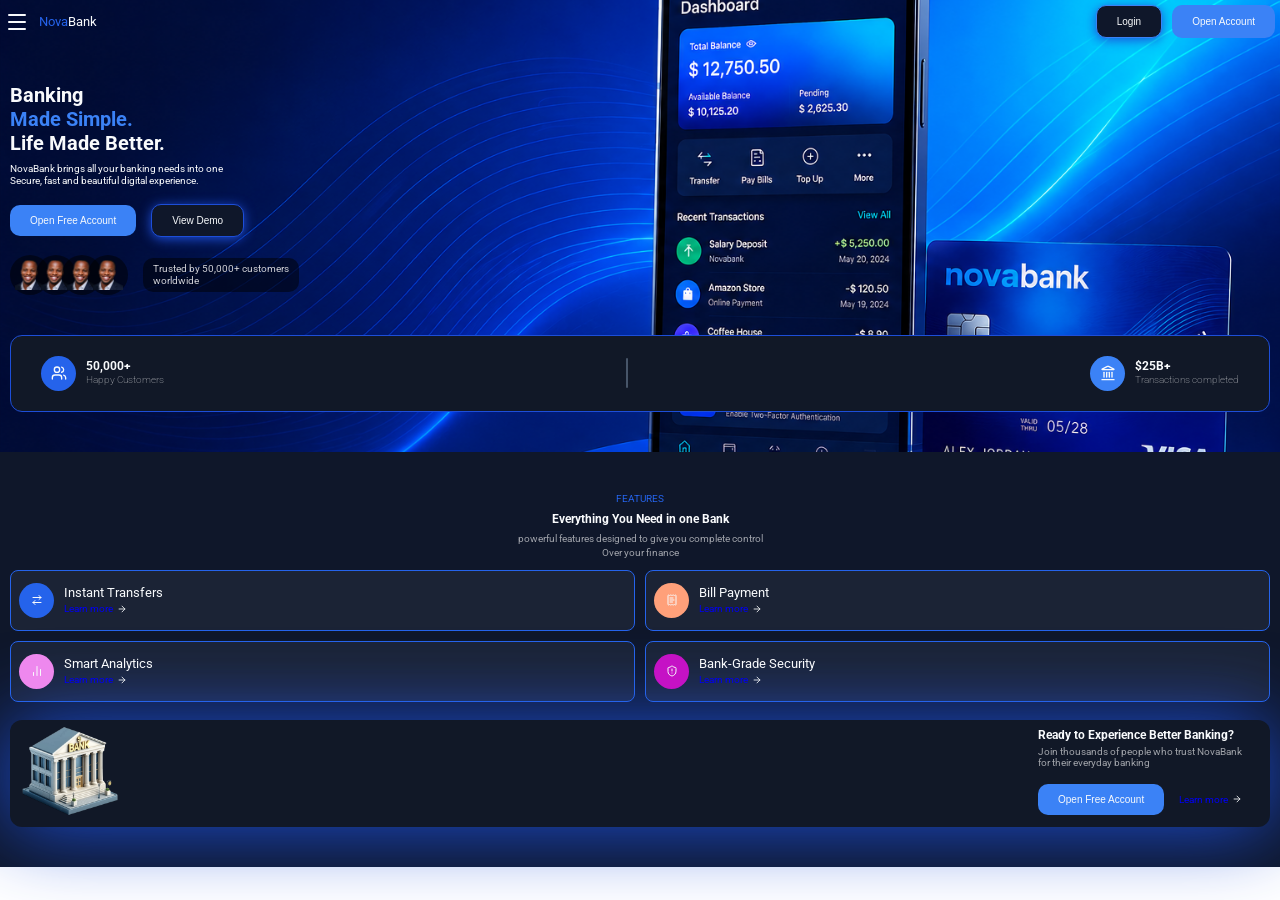
==== index.html @ 8030b8d1 "root name change" ====
<!doctype html>
<html lang="en">
  <head>
    <meta charset="UTF-8" />
    <meta name="viewport" content="width=device-width, initial-scale=1.0" />
    <title>Novbank - landing page</title>
    <link rel="preconnect" href="https://fonts.googleapis.com" />
    <link rel="preconnect" href="https://fonts.gstatic.com" crossorigin />
    <link
      href="https://fonts.googleapis.com/css2?family=Inter:ital,opsz,wght@0,14..32,100..900;1,14..32,100..900&display=swap"
      rel="stylesheet"
    />
    <link rel="preconnect" href="https://fonts.googleapis.com" />
    <link rel="preconnect" href="https://fonts.gstatic.com" crossorigin />
    <link
      href="https://fonts.googleapis.com/css2?family=Roboto:ital,wght@0,100..900;1,100..900&display=swap"
      rel="stylesheet"
    />
    <link rel="stylesheet" href="styles/global-styles/general.css" />
    <link rel="stylesheet" href="styles/global-styles/header.css" />
    <link
      rel="stylesheet"
      href="styles/landingpage-styles/landing-page-hero-section.css"
    />
    <link
      rel="stylesheet"
      href="styles/landingpage-styles/landing-page-main.css"
    />
  </head>
  <body>
    <header>
      <nav class="navigation">
        <div class="left_nav">
          <svg
            xmlns="http://www.w3.org/2000/svg"
            width="24"
            height="24"
            viewBox="0 0 24 24"
            fill="none"
            stroke="#f8fafc"
            stroke-width="2"
            stroke-linecap="round"
            stroke-linejoin="round"
            class="lucide lucide-menu-icon lucide-menu"
          >
            <path d="M4 5h16" />
            <path d="M4 12h16" />
            <path d="M4 19h16" />
          </svg>

          <div class="logo_con">
            <!-- <img src="assets/images/logo.png" alt="" class="logo" /> -->
            <p class="logo_text">Nova<span class="logo_span">Bank</span></p>
          </div>
        </div>
        <div class="right_nav">
          <button class="btn login_btn">Login</button>
          <button class="btn open_acc_btn">Open Account</button>
        </div>
      </nav>
      <div class="hero_section">
        <div class="hero_top">
          <div class="section_layer1">
            <h1>
              Banking<br /><span>Made Simple.</span><br />Life Made Better.
            </h1>
            <p>
              NovaBank brings all your banking needs into one<br />Secure, fast
              and beautiful digital experience.
            </p>
            <div class="hero_cta">
              <button class="btn open_acc_btn">Open Free Account</button>
              <button class="btn view_demo_btn">View Demo</button>
            </div>
            <div class="active_customers_con">
              <div class="active_img_con">
                <div class="profile_con">
                  <img src="assets/images/profile.png" alt="" class="profile" />
                </div>
                <div class="profile_con">
                  <img src="assets/images/profile.png" alt="" class="profile" />
                </div>
                <div class="profile_con">
                  <img src="assets/images/profile.png" alt="" class="profile" />
                </div>
                <div class="profile_con">
                  <img src="assets/images/profile.png" alt="" class="profile" />
                </div>
              </div>
              <div class="active_con">
                <p class="active_con_txt">
                  Trusted by 50,000+ customers<br />worldwide
                </p>
              </div>
            </div>
          </div>
          <div class="section_layer2">
            <div class="flex_con">
              <div class="flex_con_child">
                <div class="circle customers">
                  <svg
                    xmlns="http://www.w3.org/2000/svg"
                    width="16"
                    height="16"
                    viewBox="0 0 24 24"
                    fill="none"
                    stroke="#f8fafc"
                    stroke-width="2"
                    stroke-linecap="round"
                    stroke-linejoin="round"
                    class="lucide lucide-users-icon lucide-users"
                  >
                    <path d="M16 21v-2a4 4 0 0 0-4-4H6a4 4 0 0 0-4 4v2" />
                    <path d="M16 3.128a4 4 0 0 1 0 7.744" />
                    <path d="M22 21v-2a4 4 0 0 0-3-3.87" />
                    <circle cx="9" cy="7" r="4" />
                  </svg>
                </div>
                <p>
                  50,000+<br />
                  <span>Happy Customers</span>
                </p>
              </div>
              <div class="divider"></div>
              <div class="flex_con_child">
                <div class="circle transaction">
                  <svg
                    xmlns="http://www.w3.org/2000/svg"
                    width="16"
                    height="16"
                    viewBox="0 0 24 24"
                    fill="none"
                    stroke="#f8fafc"
                    stroke-width="2"
                    stroke-linecap="round"
                    stroke-linejoin="round"
                    class="lucide lucide-landmark-icon lucide-landmark"
                  >
                    <path d="M10 18v-7" />
                    <path
                      d="M11.119 2.205a2 2 0 0 1 1.762 0l7.84 3.846A.5.5 0 0 1 20.5 7h-17a.5.5 0 0 1-.22-.949z"
                    />
                    <path d="M14 18v-7" />
                    <path d="M18 18v-7" />
                    <path d="M3 22h18" />
                    <path d="M6 18v-7" />
                  </svg>
                </div>
                <p>
                  $25B+<br />
                  <span>Transactions completed</span>
                </p>
              </div>
            </div>
          </div>
        </div>
      </div>
    </header>
    <main>
      <div class="main_hd">
        <p class="hd_first">FEATURES</p>
        <h3>Everything You Need in one Bank</h3>
        <p>
          powerful features designed to give you complete control<br />Over your
          finance
        </p>
      </div>
      <div class="grid_by2">
        <div class="grid_card">
          <div class="circle instant">
            <svg
              xmlns="http://www.w3.org/2000/svg"
              width="12"
              height="12"
              viewBox="0 0 24 24"
              fill="none"
              stroke="#f8fafc"
              stroke-width="2"
              stroke-linecap="round"
              stroke-linejoin="round"
              class="lucide lucide-arrow-right-left-icon lucide-arrow-right-left"
            >
              <path d="m16 3 4 4-4 4" />
              <path d="M20 7H4" />
              <path d="m8 21-4-4 4-4" />
              <path d="M4 17h16" />
            </svg>
          </div>
          <div class="grid_content">
            <p class="content_bold">Instant Transfers</p>
            <div class="txt_align">
              <span>
                <a href="#">Learn more </a>
              </span>
              <span
                ><svg
                  xmlns="http://www.w3.org/2000/svg"
                  width="10"
                  height="10"
                  viewBox="0 0 24 24"
                  fill="none"
                  stroke="#f8fafc"
                  stroke-width="2"
                  stroke-linecap="round"
                  stroke-linejoin="round"
                  class="lucide lucide-arrow-right-icon lucide-arrow-right"
                >
                  <path d="M5 12h14" />
                  <path d="m12 5 7 7-7 7" /></svg
              ></span>
            </div>
          </div>
        </div>
        <div class="grid_card">
          <div class="circle bill">
            <svg
              xmlns="http://www.w3.org/2000/svg"
              width="12"
              height="12"
              viewBox="0 0 24 24"
              fill="none"
              stroke="#f8fafc"
              stroke-width="2"
              stroke-linecap="round"
              stroke-linejoin="round"
              class="lucide lucide-receipt-text-icon lucide-receipt-text"
            >
              <path d="M13 16H8" />
              <path d="M14 8H8" />
              <path d="M16 12H8" />
              <path
                d="M4 3a1 1 0 0 1 1-1 1.3 1.3 0 0 1 .7.2l.933.6a1.3 1.3 0 0 0 1.4 0l.934-.6a1.3 1.3 0 0 1 1.4 0l.933.6a1.3 1.3 0 0 0 1.4 0l.933-.6a1.3 1.3 0 0 1 1.4 0l.934.6a1.3 1.3 0 0 0 1.4 0l.933-.6A1.3 1.3 0 0 1 19 2a1 1 0 0 1 1 1v18a1 1 0 0 1-1 1 1.3 1.3 0 0 1-.7-.2l-.933-.6a1.3 1.3 0 0 0-1.4 0l-.934.6a1.3 1.3 0 0 1-1.4 0l-.933-.6a1.3 1.3 0 0 0-1.4 0l-.933.6a1.3 1.3 0 0 1-1.4 0l-.934-.6a1.3 1.3 0 0 0-1.4 0l-.933.6a1.3 1.3 0 0 1-.7.2 1 1 0 0 1-1-1z"
              />
            </svg>
          </div>
          <div class="grid_content">
            <p class="content_bold">Bill Payment</p>
            <div class="txt_align">
              <span>
                <a href="#">Learn more </a>
              </span>
              <span
                ><svg
                  xmlns="http://www.w3.org/2000/svg"
                  width="10"
                  height="10"
                  viewBox="0 0 24 24"
                  fill="none"
                  stroke="#f8fafc"
                  stroke-width="2"
                  stroke-linecap="round"
                  stroke-linejoin="round"
                  class="lucide lucide-arrow-right-icon lucide-arrow-right"
                >
                  <path d="M5 12h14" />
                  <path d="m12 5 7 7-7 7" /></svg
              ></span>
            </div>
          </div>
        </div>
        <div class="grid_card">
          <div class="circle analytics">
            <svg
              xmlns="http://www.w3.org/2000/svg"
              width="12"
              height="12"
              viewBox="0 0 24 24"
              fill="none"
              stroke="#f8fafc"
              stroke-width="2"
              stroke-linecap="round"
              stroke-linejoin="round"
              class="lucide lucide-chart-no-axes-column-icon lucide-chart-no-axes-column"
            >
              <path d="M5 21v-6" />
              <path d="M12 21V3" />
              <path d="M19 21V9" />
            </svg>
          </div>
          <div class="grid_content">
            <p class="content_bold">Smart Analytics</p>
            <div class="txt_align">
              <span>
                <a href="#">Learn more </a>
              </span>
              <span
                ><svg
                  xmlns="http://www.w3.org/2000/svg"
                  width="10"
                  height="10"
                  viewBox="0 0 24 24"
                  fill="none"
                  stroke="#f8fafc"
                  stroke-width="2"
                  stroke-linecap="round"
                  stroke-linejoin="round"
                  class="lucide lucide-arrow-right-icon lucide-arrow-right"
                >
                  <path d="M5 12h14" />
                  <path d="m12 5 7 7-7 7" /></svg
              ></span>
            </div>
          </div>
        </div>
        <div class="grid_card">
          <div class="circle security">
            <svg
              xmlns="http://www.w3.org/2000/svg"
              width="12"
              height="12"
              viewBox="0 0 24 24"
              fill="none"
              stroke="#f8fafc"
              stroke-width="2"
              stroke-linecap="round"
              stroke-linejoin="round"
              class="lucide lucide-shield-alert-icon lucide-shield-alert"
            >
              <path
                d="M20 13c0 5-3.5 7.5-7.66 8.95a1 1 0 0 1-.67-.01C7.5 20.5 4 18 4 13V6a1 1 0 0 1 1-1c2 0 4.5-1.2 6.24-2.72a1.17 1.17 0 0 1 1.52 0C14.51 3.81 17 5 19 5a1 1 0 0 1 1 1z"
              />
              <path d="M12 8v4" />
              <path d="M12 16h.01" />
            </svg>
          </div>
          <div class="grid_content">
            <p class="content_bold">Bank-Grade Security</p>
            <div class="txt_align">
              <span>
                <a href="#">Learn more </a>
              </span>
              <span
                ><svg
                  xmlns="http://www.w3.org/2000/svg"
                  width="10"
                  height="10"
                  viewBox="0 0 24 24"
                  fill="none"
                  stroke="#f8fafc"
                  stroke-width="2"
                  stroke-linecap="round"
                  stroke-linejoin="round"
                  class="lucide lucide-arrow-right-icon lucide-arrow-right"
                >
                  <path d="M5 12h14" />
                  <path d="m12 5 7 7-7 7" /></svg
              ></span>
            </div>
          </div>
        </div>
      </div>
      <div class="flex_con flex_two">
        <img src="assets/images/bank_vector.png" alt="" class="bank_vector" />
        <div class="flex_content content_padding">
          <h3 class="content_hd">Ready to Experience Better Banking?</h3>
          <p class="content_sub">
            Join thousands of people who trust NovaBank<br />for their everyday
            banking
          </p>
          <div class="content_cta_con">
            <button class="btn open_acc_btn">Open Free Account</button>
            <div class="txt_align">
              <span>
                <a href="#">Learn more </a>
              </span>
              <span
                ><svg
                  xmlns="http://www.w3.org/2000/svg"
                  width="10"
                  height="10"
                  viewBox="0 0 24 24"
                  fill="none"
                  stroke="#f8fafc"
                  stroke-width="2"
                  stroke-linecap="round"
                  stroke-linejoin="round"
                  class="lucide lucide-arrow-right-icon lucide-arrow-right"
                >
                  <path d="M5 12h14" />
                  <path d="m12 5 7 7-7 7" /></svg
              ></span>
            </div>
          </div>
        </div>
      </div>
    </main>
    <footer></footer>
    <script type="module" src="src/app.js"></script>
  </body>
</html>
---- styles/global-styles/general.css ----
:root {
  /* =========================
     COLORS
  ========================== */

  --primary-color: #2563eb;
  --primary-light: #3b82f6;
  --primary-dark: #1d4ed8;
  --hover: rgba(255, 255, 255, 0.9);
  --secondary-color: #0f172a;
  --accent-color: #06b6d4;

  --success-color: #16a34a;
  --warning-color: #f59e0b;
  --danger-color: #dc2626;

  /* =========================
     BACKGROUND COLORS
  ========================== */

  --bg-color: #0f172a;
  --bg-secondary: #111827;
  --bg-card: #1e293b;
  --bg-hover: #334155;

  /* =========================
     TEXT COLORS
  ========================== */

  --text-primary: #f8fafc;
  --text-secondary: #cbd5e1;
  --text-muted: #94a3b8;

  /* =========================
     BORDER COLORS
  ========================== */

  --border-color: #334155;
  --border-light: #475569;
  --border-white: #f8fafc;

  /* =========================
     TYPOGRAPHY
  ========================== */

  --font-family: "Inter", sans-serif;

  --font-xs: 0.75rem;
  --font-sm: 0.875rem;
  --font-md: 1rem;
  --font-lg: 1.25rem;
  --font-xl: 1.5rem;
  --font-2xl: 2rem;

  --font-light: 300;
  --font-normal: 400;
  --font-medium: 500;
  --font-bold: 700;

  /* =========================
     SPACING
  ========================== */

  --space-xs: 0.25rem;
  --space-sm: 0.5rem;
  --space-md: 1rem;
  --space-lg: 1.5rem;
  --space-xl: 2rem;
  --space-2xl: 3rem;

  /* =========================
     BORDER RADIUS
  ========================== */

  --radius-sm: 6px;
  --radius-md: 10px;
  --radius-lg: 16px;
  --radius-xl: 24px;
  --radius-full: 999px;

  /* =========================
     SHADOWS
  ========================== */

  --shadow-sm: 0 2px 4px rgba(0, 0, 0, 0.1);

  --shadow-md: 0 4px 10px rgba(0, 0, 0, 0.15);

  --shadow-lg: 0 10px 25px rgba(0, 0, 0, 0.25);
  --shadow: 0px 2px 12px #1d4ed8;
  --shadow-t: 0px 2px 80px #1d4ed8;

  /* =========================
     TRANSITIONS
  ========================== */

  --transition-fast: 0.2s ease;
  --transition-normal: 0.3s ease;
  --transition-slow: 0.5s ease;

  /* =========================
     LAYOUT
  ========================== */

  --sidebar-width: 260px;
  --navbar-height: 70px;
  --container-width: 1200px;

  /* =========================
     Z-INDEX
  ========================== */

  --z-dropdown: 100;
  --z-fixed: 500;
  --z-modal: 1000;
  --z-toast: 2000;

  /* =========================
     GLASSMORPHISM
  ========================== */

  --glass-bg: rgba(255, 255, 255, 0.05);
  --glass-border: rgba(255, 255, 255, 0.1);
  --glass-blur: blur(12px);

  /* =========================
     PRIMARY GRADIENTS
  ========================== */

  --gradient-primary: linear-gradient(
    135deg,
    #2563eb 0%,
    #3b82f6 50%,
    #06b6d4 100%
  );

  --gradient-secondary: linear-gradient(
    135deg,
    #0f172a 0%,
    #111827 50%,
    #1e293b 100%
  );

  --gradient-card: linear-gradient(
    145deg,
    rgba(37, 99, 235, 0.12),
    rgba(6, 182, 212, 0.06)
  );

  --gradient-glow: radial-gradient(
    circle,
    rgba(37, 99, 235, 0.35),
    transparent 70%
  );

  --gradient-border: linear-gradient(
    to right,
    rgba(59, 130, 246, 0.5),
    rgba(6, 182, 212, 0.3)
  );

  /* =========================
     BUTTON GRADIENTS
  ========================== */

  --gradient-btn-primary: linear-gradient(135deg, #2563eb, #06b6d4);

  --gradient-btn-hover: linear-gradient(135deg, #1d4ed8, #0891b2);

  /* =========================
     HERO BACKGROUND
  ========================== */

  --gradient-hero:
    radial-gradient(
      circle at top left,
      rgba(37, 99, 235, 0.2),
      transparent 30%
    ),
    radial-gradient(
      circle at bottom right,
      rgba(6, 182, 212, 0.15),
      transparent 30%
    ),
    #0f172a;

  /* =========================
     TEXT GRADIENT
  ========================== */

  --gradient-text: linear-gradient(to right, #60a5fa, #22d3ee);

  /* =========================
     FINTECH GLOW EFFECTS
  ========================== */

  --gradient-blue-glow: radial-gradient(
    circle,
    rgba(37, 99, 235, 0.4),
    transparent 75%
  );

  --gradient-cyan-glow: radial-gradient(
    circle,
    rgba(6, 182, 212, 0.35),
    transparent 75%
  );
}
* {
  margin: 0;
  padding: 0;
  box-sizing: border-box;
}
html {
  font-size: 62.5%;
  scroll-behavior: smooth;
}
body {
  font-family: "Roboto", sans-serif;
  font-optical-sizing: auto;
  font-style: normal;
  font-variation-settings: "wdth" 100;
}
a {
  text-decoration: none;
}
.btn {
  padding: var(--space-md) var(--space-xl);
  border-radius: var(--radius-md);
  background: none;
  border: none;
  color: var(--text-primary);
  font-size: var(--font-md);
  transition:
    background-color 0.4s ease,
    color 0.4s ease,
    transform 0.4s ease;
}
.flex_con {
  display: flex;
  justify-content: space-between;
  align-items: center;
  padding: 2rem 3rem;
  border-radius: 1.2rem;
  background-color: var(--bg-secondary);
  margin-top: 4rem;
  border: 1px solid var(--primary-dark);
  gap: 1rem;
}
.flex_content {
  display: flex;
  flex-direction: column;
}
---- styles/global-styles/header.css ----
header {
  background-image: url(/assets/images/future.png);
  background-position: center;
  background-size: cover;
  background-repeat: no-repeat;
  object-fit: fit;
  position: relative;
}
.navigation {
  display: flex;
  align-items: center;
  justify-content: space-between;
  padding: var(--space-sm);
}
.logo {
  max-width: 8rem;
}
.logo_con {
  margin-left: var(--space-md);
}
.nav_links {
  display: flex;
  gap: var(--space-xl);
  align-items: center;
}
.nav_links li,
.nav_links a {
  list-style: none;
  text-decoration: none;
  color: var(--text-primary);
  font-size: var(--font-lg);
  font-weight: var(--font-normal);
}
.right_nav {
  display: flex;
  gap: var(--space-md);
}
.left_nav {
  display: flex;
  align-items: center;
  justify-content: center;
}

.btn:hover {
  transform: translateY(0.4rem);
}
.login_btn {
  background-color: var(--bg-color);
  border: 0.5px solid var(--primary-light);
  box-shadow: var(--shadow);
}
.login_btn:hover,
.open_acc_btn:hover,
.view_demo_btn:hover {
  background-color: var(--hover);
  border: 1px solid;
  color: var(--primary-light);
}
.logo_text {
  font-weight: var(--font-normal);
  color: var(--primary-color);
  font-size: var(--font-lg);
}
.logo_span {
  color: var(--text-primary);
}
.open_account_btn {
  background-color: var(--primary-color);
  border: none;
  color: var(--text-primary);
  font-size: var(--font-sm);
  padding: var(--space-sm) var(--space-xl);
  border-radius: var(--radius-md);
}
.open_account_btn:hover {
  background-color: var(--hover);
  border: none;
  color: var(--primary-light);
}
---- styles/landingpage-styles/landing-page-hero-section.css ----
.hero_top {
  display: flex;
  justify-content: space-between;
  padding: 4rem 1rem;
  flex-direction: column;
}
.section_layer1 {
  display: flex;
  /* align-items: center; */
  color: var(--text-primary);
  line-height: 1.2;
  flex-direction: column;
  gap: var(--font-xs);
}
.section_layer1 span {
  color: var(--primary-light);
}
.ad_img {
  width: 20rem;
}
.section_layer1 p {
  font-weight: var(--font-normal);
}
.open_acc_btn {
  background-color: var(--primary-light);
}
.hero_cta,
.active_customers_con {
  padding-top: var(--space-md);
  display: flex;
  gap: var(--space-lg);
  align-items: center;
}
.view_demo_btn {
  background-color: var(--bg-color);
  border: 1px solid var(--primary-dark);
  box-shadow: var(--shadow);
}
.active_img_con {
  display: flex;
}
.profile_con {
  background-color: rgba(0, 0, 0, 0.5);
  padding: 0.5rem;
  width: 4rem;
  display: flex;
  justify-content: center;
  align-items: center;
  border-radius: 2rem;
  margin-left: -1.4rem;
}
.profile_con:first-child {
  margin-left: 0;
}
.profile {
  width: 3rem;
}
.active_con {
  display: flex;
  padding: 0.5rem 1rem;
  background-color: rgba(0, 0, 0, 0.5);
  border-radius: 1rem;
}
.active_con_txt {
  color: rgba(255, 255, 255, 0.8);
}
.flex_con_child {
  display: flex;
  align-items: center;
  justify-content: center;
  gap: var(--space-md);
}
.circle {
  height: 3.5rem;
  width: 3.5rem;
  border: none;
  border-radius: 2rem;
  display: flex;
  align-items: center;
  justify-content: center;
}
.flex_con_child p {
  font-size: 1.2rem;
  font-weight: var(--font-bold);
  line-height: 1.1;
  color: var(--text-primary);
}
.flex_con_child span {
  font-size: 1rem;
  font-weight: 200;
  color: rgba(255, 255, 255, 0.6);
}
.divider {
  height: 3rem;
  border-radius: 1rem;
  width: 2px;
  background-color: var(--border-light);
}
.customers {
  background-color: var(--primary-color);
}
.transaction {
  background-color: var(--primary-light);
}
---- styles/landingpage-styles/landing-page-main.css ----
main {
  background-color: var(--bg-color);
  padding: 4rem var(--space-md);
}
.main_hd {
  display: flex;
  flex-direction: column;
  align-items: center;
  justify-content: center;
  gap: 0.6rem;
}
.main_hd p {
  text-align: center;
  line-height: 1.4;
}
.main_hd h3 {
  color: var(--text-primary);
}
.main_hd .hd_first {
  color: var(--primary-color);
}
.main_hd p {
  color: rgba(255, 255, 255, 0.6);
}
.grid_by2 {
  display: grid;
  grid-template-columns: repeat(2, 1fr);
  padding: 1rem 0rem;
  gap: 1rem;
}
.grid_card {
  display: flex;
  gap: 1rem;
  padding: 1.2rem 0.8rem;
  background-color: var(--glass-bg);
  border-radius: 0.8rem;
  border: 1px solid var(--primary-color);
  align-items: center;
}
.grid_content {
  display: flex;
  flex-direction: column;
  line-height: 1.4;
}
.grid_content:last-child {
  gap: 0;
}
.content_bold {
  font-size: var(--font-lg);
  color: var(--text-primary);
  font-weight: var(--font-normal);
}
.content_light {
  color: rgba(255, 255, 255, 0.6);
}
.txt_align {
  display: flex;
  gap: 0.4rem;
  align-items: center;
}
.txt_align span {
  display: flex;
  align-items: center;
}
.instant {
  background-color: var(--primary-color);
}
.analytics {
  background-color: rgb(238, 136, 238);
}
.bill {
  background-color: lightsalmon;
}
.security {
  background-color: rgb(197, 18, 197);
}
.flex_two {
  margin-top: 0.8rem;
  border: none;
  box-shadow: var(--shadow-t);
  padding: 0 2rem 0.4rem 1rem;
}
.bank_vector {
  width: 10rem;
}
.content_hd {
  color: var(--text-primary);
}
.content_sub {
  margin-top: 0.4rem;
  color: rgba(255, 255, 255, 0.6);
}
.content_cta_con {
  padding: 1.6rem 0 0 0;
  display: flex;
  justify-content: space-between;
}
.content_padding {
  padding: 0.8rem;
}
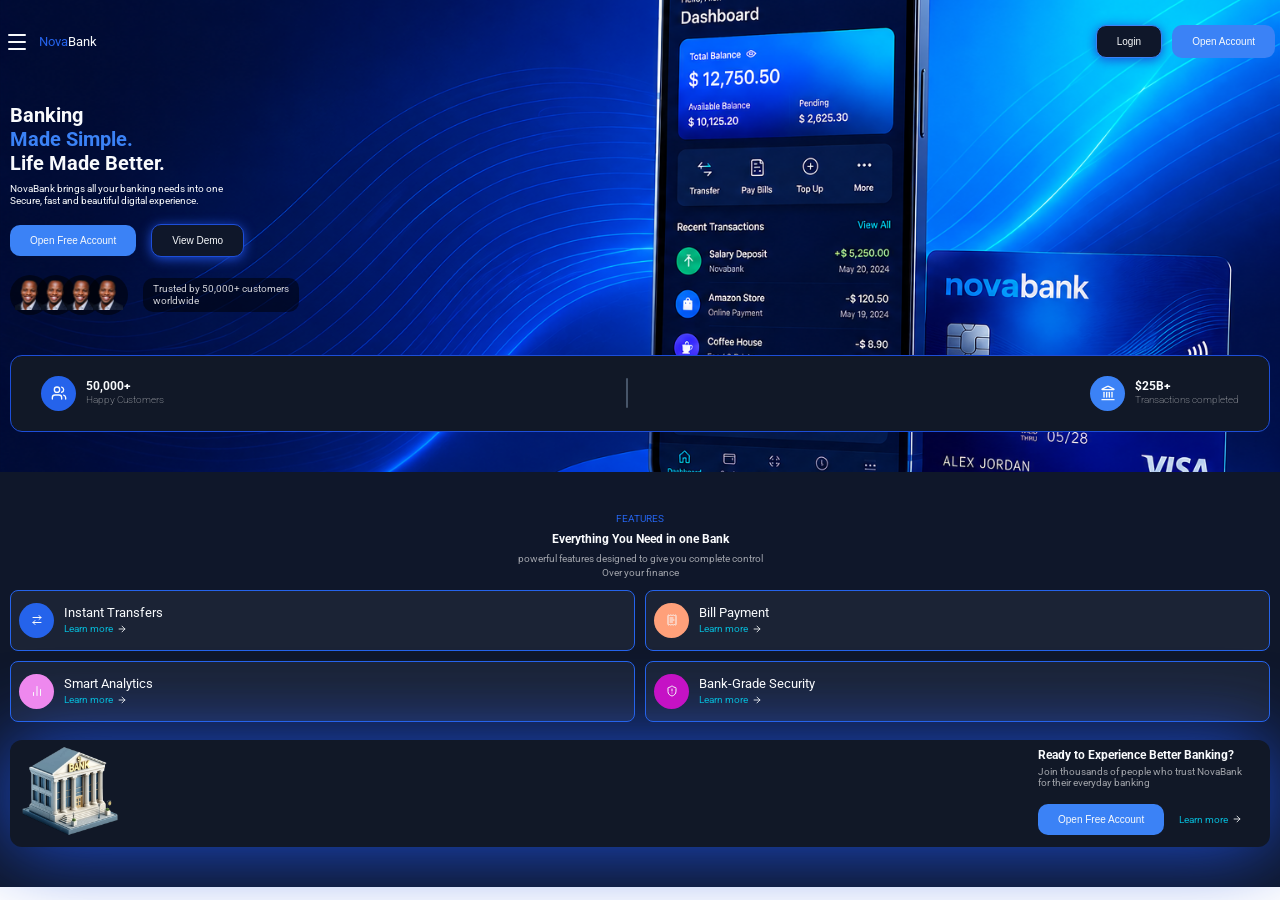
==== commit 858456ba: "ui changes" ====
--- a/index.html
+++ b/index.html
@@ -358,7 +358,9 @@
             banking
           </p>
           <div class="content_cta_con">
-            <button class="btn open_acc_btn">Open Free Account</button>
+            <button class="btn open_acc_btn btn_space">
+              Open Free Account
+            </button>
             <div class="txt_align">
               <span>
                 <a href="#">Learn more </a>
--- a/styles/global-styles/general.css
+++ b/styles/global-styles/general.css
@@ -223,6 +223,7 @@
 }
 a {
   text-decoration: none;
+  color: var(--accent-color);
 }
 .btn {
   padding: var(--space-md) var(--space-xl);
--- a/styles/global-styles/header.css
+++ b/styles/global-styles/header.css
@@ -1,10 +1,11 @@
 header {
-  background-image: url(/assets/images/future.png);
+  background-image: url("/assets/images/future.png");
   background-position: center;
   background-size: cover;
   background-repeat: no-repeat;
   object-fit: fit;
   position: relative;
+  padding-top: 2rem;
 }
 .navigation {
   display: flex;
--- a/styles/landingpage-styles/landing-page-main.css
+++ b/styles/landingpage-styles/landing-page-main.css
@@ -98,3 +98,8 @@
 .content_padding {
   padding: 0.8rem;
 }
+@media (max-width: 360px) {
+  .btn_space {
+    padding: 1.2rem;
+  }
+}
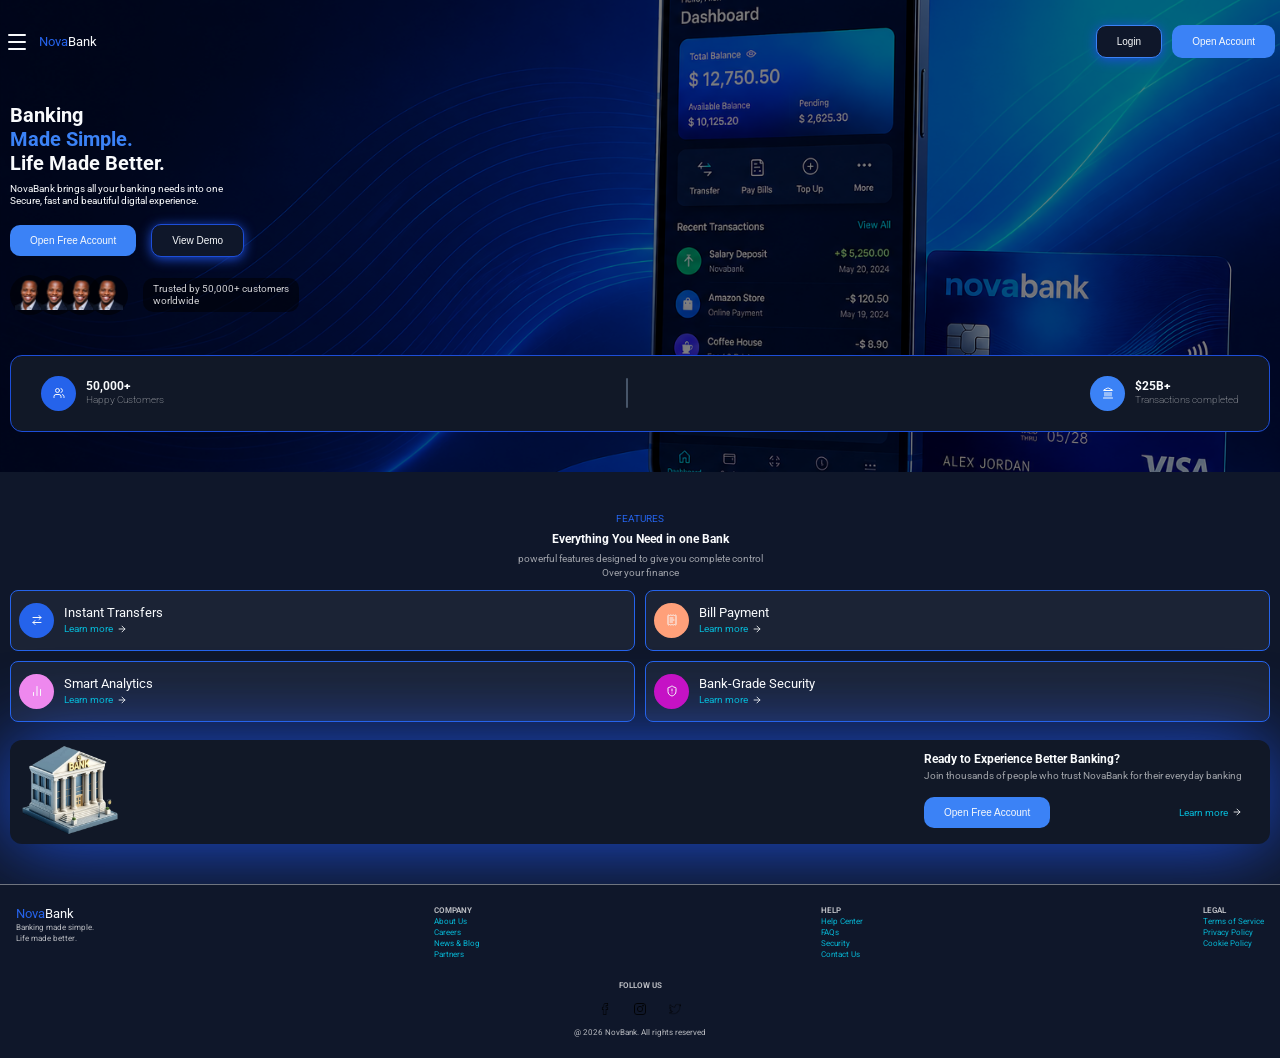
==== commit ed8f3407: "created the footer and made so ui changes" ====
--- a/index.html
+++ b/index.html
@@ -17,7 +17,7 @@
       rel="stylesheet"
     />
     <link rel="stylesheet" href="styles/global-styles/general.css" />
-    <link rel="stylesheet" href="styles/global-styles/header.css" />
+    <link rel="stylesheet" href="./styles/global-styles/header.css" />
     <link
       rel="stylesheet"
       href="styles/landingpage-styles/landing-page-hero-section.css"
@@ -25,6 +25,10 @@
     <link
       rel="stylesheet"
       href="styles/landingpage-styles/landing-page-main.css"
+    />
+    <link
+      rel="stylesheet"
+      href="styles/landingpage-styles/landing-page-footer.css"
     />
   </head>
   <body>
@@ -100,8 +104,8 @@
                 <div class="circle customers">
                   <svg
                     xmlns="http://www.w3.org/2000/svg"
-                    width="16"
-                    height="16"
+                    width="12"
+                    height="12"
                     viewBox="0 0 24 24"
                     fill="none"
                     stroke="#f8fafc"
@@ -126,8 +130,8 @@
                 <div class="circle transaction">
                   <svg
                     xmlns="http://www.w3.org/2000/svg"
-                    width="16"
-                    height="16"
+                    width="12"
+                    height="12"
                     viewBox="0 0 24 24"
                     fill="none"
                     stroke="#f8fafc"
@@ -354,7 +358,7 @@
         <div class="flex_content content_padding">
           <h3 class="content_hd">Ready to Experience Better Banking?</h3>
           <p class="content_sub">
-            Join thousands of people who trust NovaBank<br />for their everyday
+            Join thousands of people who trust NovaBank for their everyday
             banking
           </p>
           <div class="content_cta_con">
@@ -386,7 +390,49 @@
         </div>
       </div>
     </main>
-    <footer></footer>
+    <footer>
+      <div class="footer_links">
+        <div class="flex_box">
+          <p class="logo_text">Nova<span class="logo_span">Bank</span></p>
+          <p>Banking made simple.<br />Life made better.</p>
+        </div>
+        <div class="flex_box">
+          <h4>COMPANY</h4>
+          <p><a href="">About Us</a></p>
+          <p><a href="">Careers</a></p>
+          <p><a href="">News & Blog</a></p>
+          <p><a href="">Partners</a></p>
+        </div>
+        <div class="flex_box">
+          <h4>HELP</h4>
+          <p><a href="">Help Center</a></p>
+          <p><a href="">FAQs</a></p>
+          <p><a href="">Security</a></p>
+          <p><a href="">Contact Us</a></p>
+        </div>
+        <div class="flex_box">
+          <h4>LEGAL</h4>
+          <p><a href="">Terms of Service</a></p>
+          <p><a href="">Privacy Policy</a></p>
+          <p><a href="">Cookie Policy</a></p>
+        </div>
+      </div>
+      <div class="socials">
+        <h4>FOLLOW US</h4>
+        <div class="social_icons">
+          <div class="circle">
+            <img src="assets/icons/facebook_126724.png" alt="" class="icon" />
+          </div>
+          <div class="circle">
+            <img src="assets/icons/social_12940260.png" alt="" class="icon" />
+          </div>
+          <div class="circle">
+            <img src="assets/icons/twitter_220375.png" alt="" class="icon" />
+          </div>
+        </div>
+        <p>@ 2026 NovBank. All rights reserved</p>
+      </div>
+    </footer>
     <script type="module" src="src/app.js"></script>
   </body>
 </html>
--- a/styles/global-styles/header.css
+++ b/styles/global-styles/header.css
@@ -1,5 +1,5 @@
 header {
-  background-image: url("/assets/images/future.png");
+  background-image: url("../../assets/images/future.png");
   background-position: center;
   background-size: cover;
   background-repeat: no-repeat;
@@ -12,6 +12,8 @@
   align-items: center;
   justify-content: space-between;
   padding: var(--space-sm);
+  position: relative;
+  z-index: 1;
 }
 .logo {
   max-width: 8rem;
--- a/styles/landingpage-styles/landing-page-hero-section.css
+++ b/styles/landingpage-styles/landing-page-hero-section.css
@@ -102,3 +102,14 @@
 .transaction {
   background-color: var(--primary-light);
 }
+.hero_section::before {
+  content: "";
+  position: absolute;
+  inset: 0;
+  background: rgba(0, 0, 0, 0.5);
+}
+.section_layer1,
+.section_layer2 {
+  position: relative;
+  z-index: 1;
+}
--- a/styles/landingpage-styles/landing-page-main.css
+++ b/styles/landingpage-styles/landing-page-main.css
@@ -1,6 +1,8 @@
 main {
   background-color: var(--bg-color);
   padding: 4rem var(--space-md);
+  /* border-top-left-radius: 1.2rem;
+  border-top-right-radius: 1.2rem; */
 }
 .main_hd {
   display: flex;
--- a/styles/landingpage-styles/landing-page-footer.css
+++ b/styles/landingpage-styles/landing-page-footer.css
@@ -0,0 +1,39 @@
+footer {
+  padding-top: 2rem;
+  border-top: 1px solid rgba(255, 255, 255, 0.4);
+  background-color: var(--secondary-color);
+  display: flex;
+  flex-direction: column;
+  justify-content: space-between;
+  padding: 2rem 1.6rem;
+  color: rgba(255, 255, 255, 0.7);
+  line-height: 1.4;
+}
+.footer_links {
+  display: flex;
+  justify-content: space-between;
+  /* align-items: center; */
+  flex-wrap: wrap;
+  font-size: 0.8rem;
+}
+.flex_box {
+  display: flex;
+  flex-direction: column;
+  /* color: var(--accent-color); */
+}
+.socials {
+  display: flex;
+  flex-direction: column;
+  justify-content: center;
+  align-items: center;
+  padding-top: 2rem;
+  font-size: 0.8rem;
+}
+.social_icons {
+  display: flex;
+  justify-content: space-between;
+}
+.icon {
+  width: 1.2rem;
+  height: 1.2rem;
+}
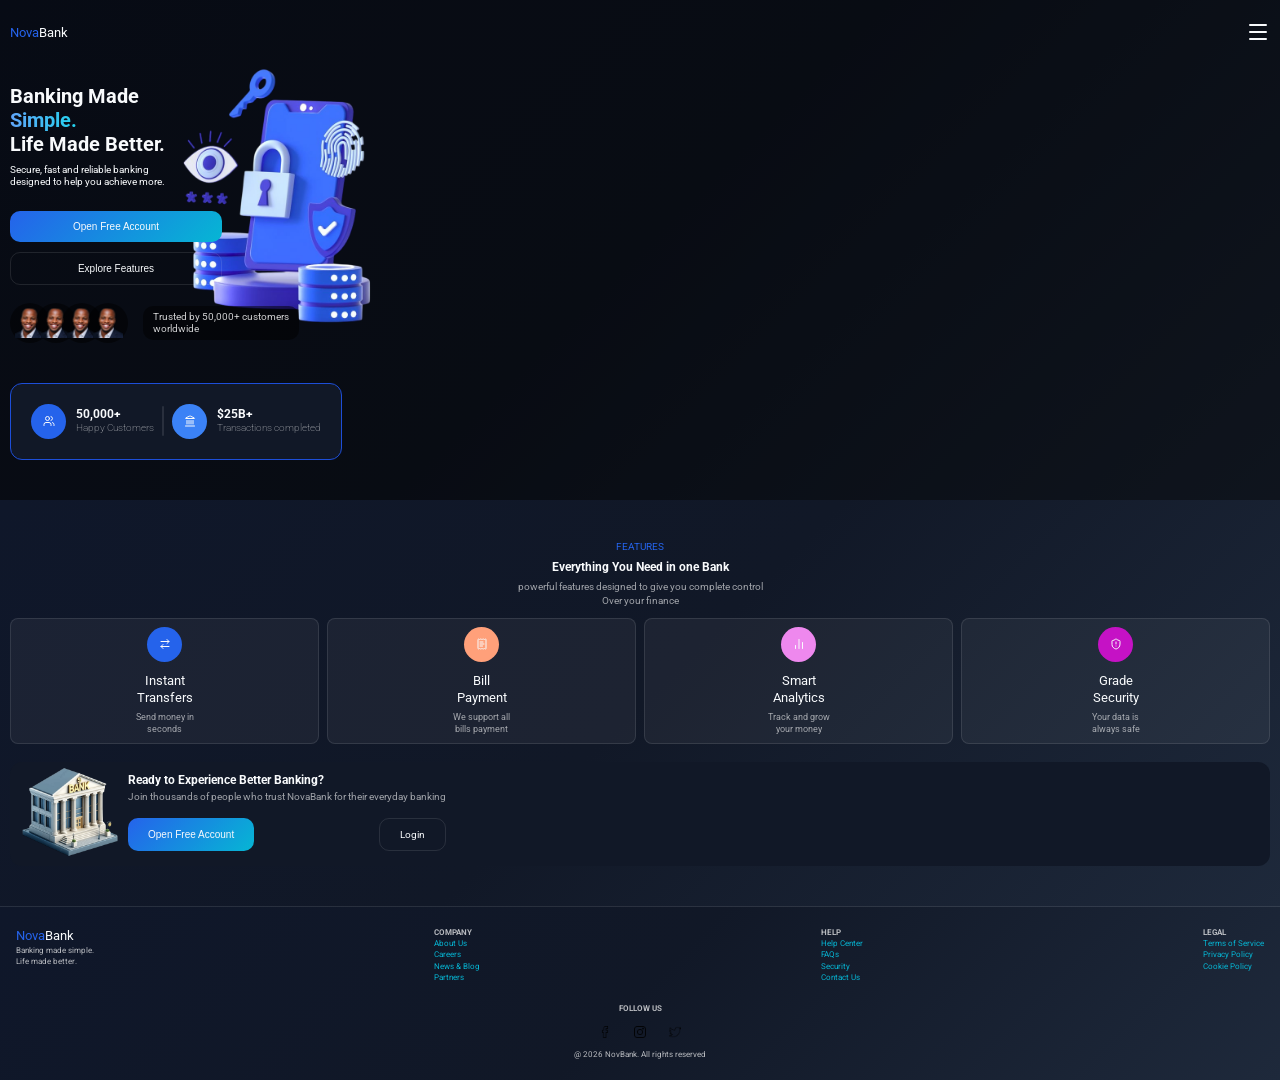
==== commit 0fbd4037: "landing page ui changes" ====
--- a/index.html
+++ b/index.html
@@ -35,6 +35,9 @@
     <header>
       <nav class="navigation">
         <div class="left_nav">
+          <p class="logo_text">Nova<span class="logo_span">Bank</span></p>
+        </div>
+        <div class="right_nav">
           <svg
             xmlns="http://www.w3.org/2000/svg"
             width="24"
@@ -51,30 +54,21 @@
             <path d="M4 12h16" />
             <path d="M4 19h16" />
           </svg>
-
-          <div class="logo_con">
-            <!-- <img src="assets/images/logo.png" alt="" class="logo" /> -->
-            <p class="logo_text">Nova<span class="logo_span">Bank</span></p>
-          </div>
-        </div>
-        <div class="right_nav">
-          <button class="btn login_btn">Login</button>
-          <button class="btn open_acc_btn">Open Account</button>
         </div>
       </nav>
       <div class="hero_section">
         <div class="hero_top">
           <div class="section_layer1">
             <h1>
-              Banking<br /><span>Made Simple.</span><br />Life Made Better.
+              Banking Made<br /><span>Simple.</span><br />Life Made Better.
             </h1>
             <p>
-              NovaBank brings all your banking needs into one<br />Secure, fast
-              and beautiful digital experience.
+              Secure, fast and reliable banking<br />designed to help you
+              achieve more.
             </p>
             <div class="hero_cta">
               <button class="btn open_acc_btn">Open Free Account</button>
-              <button class="btn view_demo_btn">View Demo</button>
+              <button class="btn explore_features_btn">Explore Features</button>
             </div>
             <div class="active_customers_con">
               <div class="active_img_con">
@@ -125,7 +119,7 @@
                   <span>Happy Customers</span>
                 </p>
               </div>
-              <div class="divider"></div>
+              <div class="divider_vert"></div>
               <div class="flex_con_child">
                 <div class="circle transaction">
                   <svg
@@ -158,9 +152,15 @@
             </div>
           </div>
         </div>
+        <div class="banking_vector_img">
+          <img
+            src="assets/images/Elevate 3D Illustrations - Vedant Hegde.png"
+            alt=""
+          />
+        </div>
       </div>
     </header>
-    <main>
+    <main class="landing_page_main">
       <div class="main_hd">
         <p class="hd_first">FEATURES</p>
         <h3>Everything You Need in one Bank</h3>
@@ -191,28 +191,8 @@
             </svg>
           </div>
           <div class="grid_content">
-            <p class="content_bold">Instant Transfers</p>
-            <div class="txt_align">
-              <span>
-                <a href="#">Learn more </a>
-              </span>
-              <span
-                ><svg
-                  xmlns="http://www.w3.org/2000/svg"
-                  width="10"
-                  height="10"
-                  viewBox="0 0 24 24"
-                  fill="none"
-                  stroke="#f8fafc"
-                  stroke-width="2"
-                  stroke-linecap="round"
-                  stroke-linejoin="round"
-                  class="lucide lucide-arrow-right-icon lucide-arrow-right"
-                >
-                  <path d="M5 12h14" />
-                  <path d="m12 5 7 7-7 7" /></svg
-              ></span>
-            </div>
+            <p class="content_bold">Instant<br />Transfers</p>
+            <p class="content_light">Send money in<br />seconds</p>
           </div>
         </div>
         <div class="grid_card">
@@ -238,28 +218,8 @@
             </svg>
           </div>
           <div class="grid_content">
-            <p class="content_bold">Bill Payment</p>
-            <div class="txt_align">
-              <span>
-                <a href="#">Learn more </a>
-              </span>
-              <span
-                ><svg
-                  xmlns="http://www.w3.org/2000/svg"
-                  width="10"
-                  height="10"
-                  viewBox="0 0 24 24"
-                  fill="none"
-                  stroke="#f8fafc"
-                  stroke-width="2"
-                  stroke-linecap="round"
-                  stroke-linejoin="round"
-                  class="lucide lucide-arrow-right-icon lucide-arrow-right"
-                >
-                  <path d="M5 12h14" />
-                  <path d="m12 5 7 7-7 7" /></svg
-              ></span>
-            </div>
+            <p class="content_bold">Bill<br />Payment</p>
+            <p class="content_light">We support all<br />bills payment</p>
           </div>
         </div>
         <div class="grid_card">
@@ -282,28 +242,8 @@
             </svg>
           </div>
           <div class="grid_content">
-            <p class="content_bold">Smart Analytics</p>
-            <div class="txt_align">
-              <span>
-                <a href="#">Learn more </a>
-              </span>
-              <span
-                ><svg
-                  xmlns="http://www.w3.org/2000/svg"
-                  width="10"
-                  height="10"
-                  viewBox="0 0 24 24"
-                  fill="none"
-                  stroke="#f8fafc"
-                  stroke-width="2"
-                  stroke-linecap="round"
-                  stroke-linejoin="round"
-                  class="lucide lucide-arrow-right-icon lucide-arrow-right"
-                >
-                  <path d="M5 12h14" />
-                  <path d="m12 5 7 7-7 7" /></svg
-              ></span>
-            </div>
+            <p class="content_bold">Smart<br />Analytics</p>
+            <p class="content_light">Track and grow<br />your money</p>
           </div>
         </div>
         <div class="grid_card">
@@ -328,28 +268,8 @@
             </svg>
           </div>
           <div class="grid_content">
-            <p class="content_bold">Bank-Grade Security</p>
-            <div class="txt_align">
-              <span>
-                <a href="#">Learn more </a>
-              </span>
-              <span
-                ><svg
-                  xmlns="http://www.w3.org/2000/svg"
-                  width="10"
-                  height="10"
-                  viewBox="0 0 24 24"
-                  fill="none"
-                  stroke="#f8fafc"
-                  stroke-width="2"
-                  stroke-linecap="round"
-                  stroke-linejoin="round"
-                  class="lucide lucide-arrow-right-icon lucide-arrow-right"
-                >
-                  <path d="M5 12h14" />
-                  <path d="m12 5 7 7-7 7" /></svg
-              ></span>
-            </div>
+            <p class="content_bold">Grade<br />Security</p>
+            <p class="content_light">Your data is<br />always safe</p>
           </div>
         </div>
       </div>
@@ -365,27 +285,7 @@
             <button class="btn open_acc_btn btn_space">
               Open Free Account
             </button>
-            <div class="txt_align">
-              <span>
-                <a href="#">Learn more </a>
-              </span>
-              <span
-                ><svg
-                  xmlns="http://www.w3.org/2000/svg"
-                  width="10"
-                  height="10"
-                  viewBox="0 0 24 24"
-                  fill="none"
-                  stroke="#f8fafc"
-                  stroke-width="2"
-                  stroke-linecap="round"
-                  stroke-linejoin="round"
-                  class="lucide lucide-arrow-right-icon lucide-arrow-right"
-                >
-                  <path d="M5 12h14" />
-                  <path d="m12 5 7 7-7 7" /></svg
-              ></span>
-            </div>
+            <buton class="btn login_btn">Login</buton>
           </div>
         </div>
       </div>
@@ -433,6 +333,6 @@
         <p>@ 2026 NovBank. All rights reserved</p>
       </div>
     </footer>
-    <script type="module" src="src/app.js"></script>
+    <script type="module" src="src/auth/signup.js"></script>
   </body>
 </html>
--- a/styles/global-styles/general.css
+++ b/styles/global-styles/general.css
@@ -6,7 +6,7 @@
   --primary-color: #2563eb;
   --primary-light: #3b82f6;
   --primary-dark: #1d4ed8;
-  --hover: rgba(255, 255, 255, 0.9);
+  --hover: rgb(238, 238, 238);
   --secondary-color: #0f172a;
   --accent-color: #06b6d4;
 
@@ -239,16 +239,97 @@
 }
 .flex_con {
   display: flex;
-  justify-content: space-between;
   align-items: center;
-  padding: 2rem 3rem;
+  padding: 2rem 2rem;
   border-radius: 1.2rem;
   background-color: var(--bg-secondary);
   margin-top: 4rem;
   border: 1px solid var(--primary-dark);
-  gap: 1rem;
 }
 .flex_content {
   display: flex;
   flex-direction: column;
 }
+.icon {
+  height: 1.2rem;
+  width: 1.2rem;
+}
+.icon_lg {
+  height: 2rem;
+  width: 2rem;
+}
+.hor_align {
+  display: flex;
+  align-items: center;
+  gap: 0.4rem;
+}
+.input {
+  padding: 0.4rem 0.8rem;
+  background: none;
+  border: none;
+  width: 100%;
+  outline: none;
+  color: var(--text-primary);
+}
+input[type="number"]::-webkit-outer-spin-button,
+input[type="number"]::-webkit-inner-spin-button {
+  -webkit-appearance: none;
+  margin: 0;
+}
+.authentication_flex {
+  position: relative;
+  width: 100%;
+  overflow-x: hidden;
+  overflow-y: auto;
+  min-height: 100vh;
+}
+.signup_flex,
+.login_flex {
+  position: absolute;
+  width: 100%;
+  top: 0;
+  transition: all 0.8s ease;
+  padding: 2rem;
+  overflow-y: auto;
+}
+
+.signup_flex {
+  left: -100%;
+}
+/* login visible */
+.login_show {
+  transform: translateX(0);
+  opacity: 1;
+}
+
+/* login hidden */
+.login_hide {
+  transform: translateX(100%);
+  opacity: 0;
+}
+
+/* signup hidden */
+.signup_hide {
+  transform: translateX(-100%);
+  opacity: 0;
+}
+
+/* signup visible */
+.signup_show {
+  transform: translateX(100%);
+  opacity: 1;
+}
+.login_suggested_links {
+  display: flex;
+  gap: 0.8rem;
+  align-items: center;
+  justify-content: center;
+  text-align: center;
+}
+.divider_vert {
+  height: 3rem;
+  border-radius: 1rem;
+  width: 2px;
+  margin: 0 0.8rem;
+  background-color: rgba(255, 255, 255, 0.1);
+}
--- a/styles/global-styles/header.css
+++ b/styles/global-styles/header.css
@@ -1,17 +1,13 @@
 header {
-  background-image: url("../../assets/images/future.png");
-  background-position: center;
-  background-size: cover;
-  background-repeat: no-repeat;
-  object-fit: fit;
   position: relative;
   padding-top: 2rem;
+  background: var(--gradient-secondary);
 }
 .navigation {
   display: flex;
   align-items: center;
   justify-content: space-between;
-  padding: var(--space-sm);
+  padding: 0 1rem;
   position: relative;
   z-index: 1;
 }
@@ -38,26 +34,9 @@
   display: flex;
   gap: var(--space-md);
 }
-.left_nav {
-  display: flex;
-  align-items: center;
-  justify-content: center;
-}
 
 .btn:hover {
   transform: translateY(0.4rem);
-}
-.login_btn {
-  background-color: var(--bg-color);
-  border: 0.5px solid var(--primary-light);
-  box-shadow: var(--shadow);
-}
-.login_btn:hover,
-.open_acc_btn:hover,
-.view_demo_btn:hover {
-  background-color: var(--hover);
-  border: 1px solid;
-  color: var(--primary-light);
 }
 .logo_text {
   font-weight: var(--font-normal);
@@ -67,16 +46,3 @@
 .logo_span {
   color: var(--text-primary);
 }
-.open_account_btn {
-  background-color: var(--primary-color);
-  border: none;
-  color: var(--text-primary);
-  font-size: var(--font-sm);
-  padding: var(--space-sm) var(--space-xl);
-  border-radius: var(--radius-md);
-}
-.open_account_btn:hover {
-  background-color: var(--hover);
-  border: none;
-  color: var(--primary-light);
-}
--- a/styles/landingpage-styles/landing-page-hero-section.css
+++ b/styles/landingpage-styles/landing-page-hero-section.css
@@ -3,6 +3,17 @@
   justify-content: space-between;
   padding: 4rem 1rem;
   flex-direction: column;
+}
+.hero_section {
+  display: flex;
+}
+.banking_vector_img {
+  position: absolute;
+  top: 4rem;
+  left: 14rem;
+}
+.banking_vector_img img {
+  height: 30rem;
 }
 .section_layer1 {
   display: flex;
@@ -22,19 +33,23 @@
   font-weight: var(--font-normal);
 }
 .open_acc_btn {
-  background-color: var(--primary-light);
+  background: var(--gradient-btn-primary);
 }
-.hero_cta,
+.hero_cta {
+  display: flex;
+  gap: 1rem;
+  flex-direction: column;
+  flex: 1;
+  margin-top: 1.6rem;
+}
+.hero_cta .btn {
+  margin-right: 12rem;
+}
 .active_customers_con {
   padding-top: var(--space-md);
   display: flex;
   gap: var(--space-lg);
   align-items: center;
-}
-.view_demo_btn {
-  background-color: var(--bg-color);
-  border: 1px solid var(--primary-dark);
-  box-shadow: var(--shadow);
 }
 .active_img_con {
   display: flex;
@@ -90,11 +105,11 @@
   font-weight: 200;
   color: rgba(255, 255, 255, 0.6);
 }
-.divider {
-  height: 3rem;
-  border-radius: 1rem;
-  width: 2px;
-  background-color: var(--border-light);
+.section_layer1 span {
+  background: var(--gradient-text);
+  -webkit-background-clip: text;
+  -webkit-text-fill-color: transparent;
+  background-clip: text;
 }
 .customers {
   background-color: var(--primary-color);
@@ -113,3 +128,16 @@
   position: relative;
   z-index: 1;
 }
+.explore_features_btn,
+.login_btn {
+  border: 1px solid rgba(255, 255, 255, 0.1);
+}
+.open_acc_btn:hover {
+  background: var(--gradient-btn-hover);
+  color: var(--text-primary);
+}
+.explore_features_btn:hover,
+.login_btn:hover {
+  background-color: var(--hover);
+  color: var(--primary-light);
+}
--- a/styles/landingpage-styles/landing-page-main.css
+++ b/styles/landingpage-styles/landing-page-main.css
@@ -1,8 +1,7 @@
-main {
-  background-color: var(--bg-color);
+.landing_page_main {
   padding: 4rem var(--space-md);
-  /* border-top-left-radius: 1.2rem;
-  border-top-right-radius: 1.2rem; */
+  background: var(--gradient-secondary);
+  /* display: none; */
 }
 .main_hd {
   display: flex;
@@ -25,23 +24,28 @@
   color: rgba(255, 255, 255, 0.6);
 }
 .grid_by2 {
-  display: grid;
-  grid-template-columns: repeat(2, 1fr);
+  display: flex;
   padding: 1rem 0rem;
-  gap: 1rem;
+  gap: 0.8rem;
 }
 .grid_card {
   display: flex;
+  flex-direction: column;
+  justify-content: center;
+  width: 60rem;
   gap: 1rem;
-  padding: 1.2rem 0.8rem;
+  padding: 0.8rem;
   background-color: var(--glass-bg);
   border-radius: 0.8rem;
-  border: 1px solid var(--primary-color);
+  border: 1px solid rgba(255, 255, 255, 0.1);
   align-items: center;
 }
 .grid_content {
   display: flex;
   flex-direction: column;
+  justify-content: center;
+  align-items: center;
+  text-align: center;
   line-height: 1.4;
 }
 .grid_content:last-child {
@@ -54,6 +58,8 @@
 }
 .content_light {
   color: rgba(255, 255, 255, 0.6);
+  font-size: var(--font-sm);
+  margin-top: 0.4rem;
 }
 .txt_align {
   display: flex;
@@ -79,7 +85,7 @@
 .flex_two {
   margin-top: 0.8rem;
   border: none;
-  box-shadow: var(--shadow-t);
+  /* box-shadow: var(--shadow-t); */
   padding: 0 2rem 0.4rem 1rem;
 }
 .bank_vector {
--- a/styles/landingpage-styles/landing-page-footer.css
+++ b/styles/landingpage-styles/landing-page-footer.css
@@ -1,7 +1,6 @@
 footer {
-  padding-top: 2rem;
-  border-top: 1px solid rgba(255, 255, 255, 0.4);
-  background-color: var(--secondary-color);
+  border-top: 1px solid rgba(255, 255, 255, 0.1);
+  background: var(--gradient-secondary);
   display: flex;
   flex-direction: column;
   justify-content: space-between;
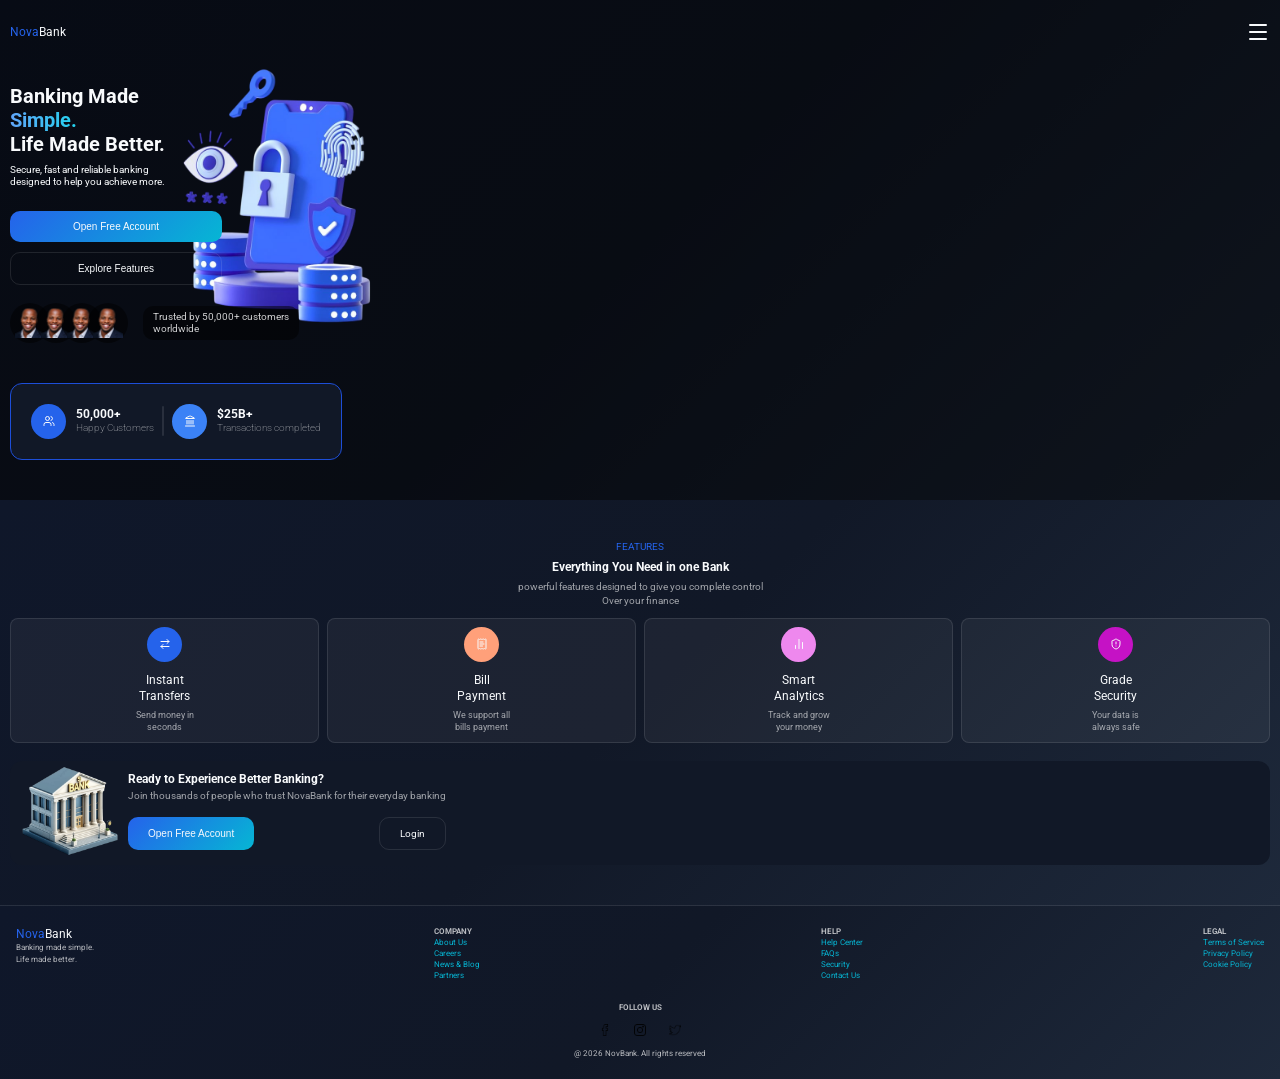
==== commit 0c3005e6: "dashboard creation" ====
--- a/index.html
+++ b/index.html
@@ -285,7 +285,11 @@
             <button class="btn open_acc_btn btn_space">
               Open Free Account
             </button>
-            <buton class="btn login_btn">Login</buton>
+            <buton
+              onclick="window.location.href = 'dashboard.html'"
+              class="btn login_btn"
+              >Login</buton
+            >
           </div>
         </div>
       </div>
--- a/styles/global-styles/general.css
+++ b/styles/global-styles/general.css
@@ -30,6 +30,7 @@
   --text-primary: #f8fafc;
   --text-secondary: #cbd5e1;
   --text-muted: #94a3b8;
+  --text: rgba(255, 255, 255, 0.6);
 
   /* =========================
      BORDER COLORS
@@ -48,7 +49,7 @@
   --font-xs: 0.75rem;
   --font-sm: 0.875rem;
   --font-md: 1rem;
-  --font-lg: 1.25rem;
+  --font-lg: 1.2rem;
   --font-xl: 1.5rem;
   --font-2xl: 2rem;
 
@@ -220,6 +221,7 @@
   font-optical-sizing: auto;
   font-style: normal;
   font-variation-settings: "wdth" 100;
+  position: relative;
 }
 a {
   text-decoration: none;
